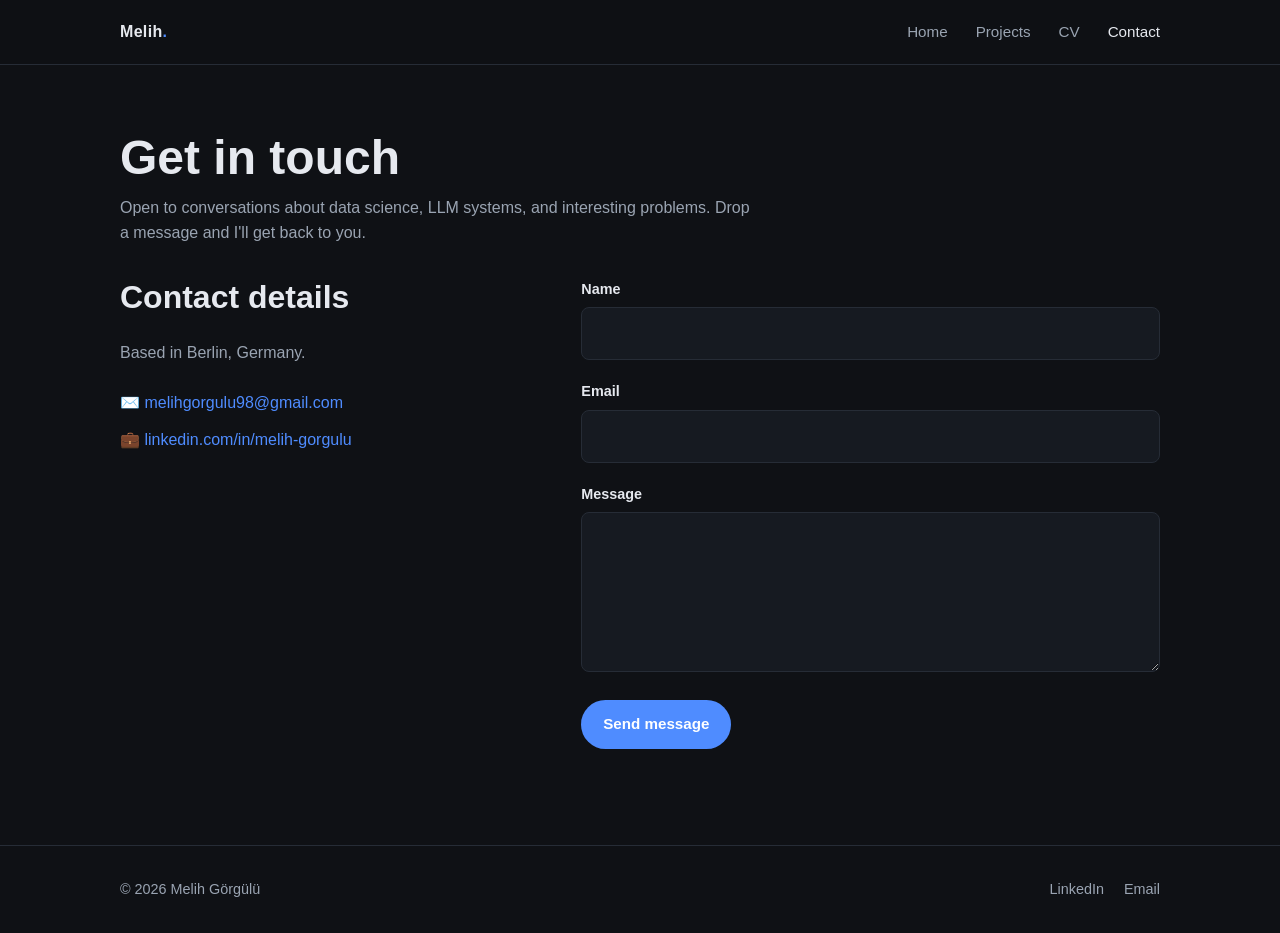
==== contact.html @ 757ae7d1 "Initial portfolio site Static HTML/CSS portfolio with home, projects, CV, and contact pages.  Co-Aut" ====
<!DOCTYPE html>
<html lang="en">
<head>
  <meta charset="UTF-8" />
  <meta name="viewport" content="width=device-width, initial-scale=1.0" />
  <title>Contact — Melih Görgülü</title>
  <meta name="description" content="Get in touch with Melih Görgülü." />
  <link rel="stylesheet" href="css/style.css" />
</head>
<body>

  <header class="site-header">
    <div class="container">
      <a href="index.html" class="logo">Melih<span>.</span></a>
      <nav class="nav">
        <ul>
          <li><a href="index.html">Home</a></li>
          <li><a href="projects.html">Projects</a></li>
          <li><a href="cv.html">CV</a></li>
          <li><a href="contact.html" class="active">Contact</a></li>
        </ul>
      </nav>
    </div>
  </header>

  <main>

    <section class="page-hero">
      <div class="container">
        <h1>Get in touch</h1>
        <p>Open to conversations about data science, LLM systems, and interesting problems. Drop a message and I'll get back to you.</p>
      </div>
    </section>

    <section style="padding-top: 0;">
      <div class="container contact-layout">

        <div class="contact-info">
          <h2>Contact details</h2>
          <p>Based in Berlin, Germany.</p>
          <ul>
            <li>✉️ <a href="mailto:melihgorgulu98@gmail.com">melihgorgulu98@gmail.com</a></li>
            <li>💼 <a href="https://linkedin.com/in/melih-gorgulu" target="_blank" rel="noopener">linkedin.com/in/melih-gorgulu</a></li>
          </ul>
        </div>

        <!--
          Contact form powered by Formspree (https://formspree.io).
          1. Create a free account and a new form.
          2. Replace YOUR_FORM_ID below with the ID Formspree gives you.
          Submissions will be emailed to you — no backend required.
        -->
        <form class="contact-form" action="https://formspree.io/f/xaenbkde" method="POST">
          <div class="form-group">
            <label for="name">Name</label>
            <input type="text" id="name" name="name" required autocomplete="name" />
          </div>
          <div class="form-group">
            <label for="email">Email</label>
            <input type="email" id="email" name="email" required autocomplete="email" />
          </div>
          <div class="form-group">
            <label for="message">Message</label>
            <textarea id="message" name="message" required></textarea>
          </div>
          <!-- Honeypot field to reduce spam; hidden from real users -->
          <input type="text" name="_gotcha" style="display:none" tabindex="-1" autocomplete="off" />
          <!-- Subject line for the notification email Formspree sends you -->
          <input type="hidden" name="_subject" value="New message from melih portfolio" />
          <button type="submit" class="btn btn-primary">Send message</button>
        </form>

      </div>
    </section>

  </main>

  <footer class="site-footer">
    <div class="container">
      <span>© 2026 Melih Görgülü</span>
      <div class="footer-links">
        <a href="https://linkedin.com/in/melih-gorgulu" target="_blank" rel="noopener">LinkedIn</a>
        <a href="mailto:melihgorgulu98@gmail.com">Email</a>
      </div>
    </div>
  </footer>

</body>
</html>
---- css/style.css ----
/* ==========================================================
   Melih Görgülü — Portfolio Stylesheet
   ========================================================== */

/* ---------- Reset ---------- */
*,
*::before,
*::after {
  box-sizing: border-box;
  margin: 0;
  padding: 0;
}

html {
  scroll-behavior: smooth;
}

img {
  display: block;
  max-width: 100%;
}

a {
  color: inherit;
  text-decoration: none;
}

ul {
  list-style: none;
}

button,
input,
textarea {
  font: inherit;
  color: inherit;
}

/* ---------- Design tokens ---------- */
:root {
  --bg: #0f1115;
  --bg-elevated: #161a21;
  --border: #262c36;
  --text: #e6e9ef;
  --text-muted: #9aa4b2;
  --accent: #4f8cff;
  --accent-soft: rgba(79, 140, 255, 0.14);
  --radius: 12px;
  --max-width: 1040px;
  --font: -apple-system, BlinkMacSystemFont, "Segoe UI", Roboto, "Helvetica Neue",
    Arial, sans-serif;
}

/* ---------- Base ---------- */
body {
  font-family: var(--font);
  background: var(--bg);
  color: var(--text);
  line-height: 1.6;
  -webkit-font-smoothing: antialiased;
}

.container {
  width: min(var(--max-width), 100% - 2.5rem);
  margin-inline: auto;
}

h1,
h2,
h3 {
  line-height: 1.2;
  font-weight: 700;
}

h1 {
  font-size: clamp(2rem, 5vw, 3rem);
}

h2 {
  font-size: clamp(1.5rem, 3vw, 2rem);
  margin-bottom: 1.5rem;
}

h3 {
  font-size: 1.15rem;
}

p {
  color: var(--text-muted);
}

section {
  padding-block: 4rem;
}

.muted {
  color: var(--text-muted);
}

/* ---------- Header / Nav ---------- */
.site-header {
  position: sticky;
  top: 0;
  z-index: 10;
  background: rgba(15, 17, 21, 0.85);
  backdrop-filter: blur(10px);
  border-bottom: 1px solid var(--border);
}

.site-header .container {
  display: flex;
  align-items: center;
  justify-content: space-between;
  gap: 1.5rem;
  min-height: 64px;
}

.logo {
  font-weight: 700;
  letter-spacing: 0.02em;
}

.logo span {
  color: var(--accent);
}

.nav ul {
  display: flex;
  gap: 1.75rem;
}

.nav a {
  color: var(--text-muted);
  font-size: 0.95rem;
  transition: color 0.2s;
}

.nav a:hover,
.nav a.active {
  color: var(--text);
}

/* ---------- Buttons ---------- */
.btn {
  display: inline-flex;
  align-items: center;
  gap: 0.5rem;
  padding: 0.7rem 1.3rem;
  border-radius: 999px;
  font-weight: 600;
  font-size: 0.95rem;
  border: 1px solid transparent;
  cursor: pointer;
  transition: background 0.2s, border-color 0.2s, transform 0.1s;
}

.btn:active {
  transform: translateY(1px);
}

.btn-primary {
  background: var(--accent);
  color: #fff;
}

.btn-primary:hover {
  background: #3f7bef;
}

.btn-outline {
  border-color: var(--border);
  color: var(--text);
  background: transparent;
}

.btn-outline:hover {
  border-color: var(--accent);
  background: var(--accent-soft);
}

/* ---------- Hero ---------- */
.hero {
  padding-block: 5rem 4rem;
}

.hero .container {
  display: grid;
  grid-template-columns: 1fr auto;
  gap: 3rem;
  align-items: center;
}

.hero-text .eyebrow {
  color: var(--accent);
  font-weight: 600;
  letter-spacing: 0.08em;
  text-transform: uppercase;
  font-size: 0.8rem;
  margin-bottom: 0.75rem;
}

.hero-text h1 {
  margin-bottom: 0.5rem;
}

.hero-text .subtitle {
  font-size: 1.25rem;
  margin-bottom: 1.25rem;
  color: var(--text-muted);
}

.hero-text .lead {
  max-width: 560px;
  margin-bottom: 2rem;
}

.hero-actions {
  display: flex;
  flex-wrap: wrap;
  gap: 0.75rem;
}

.hero-photo img {
  width: 240px;
  height: 240px;
  object-fit: cover;
  border-radius: 50%;
  border: 4px solid var(--border);
  box-shadow: 0 20px 60px rgba(0, 0, 0, 0.45);
}

/* ---------- Cards ---------- */
.card {
  background: var(--bg-elevated);
  border: 1px solid var(--border);
  border-radius: var(--radius);
  padding: 1.5rem;
  transition: border-color 0.2s, transform 0.2s;
}

.card:hover {
  border-color: var(--accent);
  transform: translateY(-2px);
}

.card h3 {
  margin-bottom: 0.4rem;
}

.card .meta {
  font-size: 0.85rem;
  color: var(--text-muted);
  margin-bottom: 0.75rem;
}

.grid {
  display: grid;
  gap: 1.25rem;
}

.grid-2 {
  grid-template-columns: repeat(2, 1fr);
}

.grid-3 {
  grid-template-columns: repeat(3, 1fr);
}

/* ---------- Tags ---------- */
.tags {
  display: flex;
  flex-wrap: wrap;
  gap: 0.4rem;
  margin-top: 1rem;
}

.tag {
  font-size: 0.75rem;
  padding: 0.25rem 0.6rem;
  border-radius: 999px;
  background: var(--accent-soft);
  color: var(--accent);
  font-weight: 600;
}

/* ---------- Timeline (Experience / Education) ---------- */
.timeline {
  position: relative;
  padding-left: 1.75rem;
  border-left: 2px solid var(--border);
}

.timeline-item {
  position: relative;
  padding-bottom: 2.5rem;
}

.timeline-item:last-child {
  padding-bottom: 0;
}

.timeline-item::before {
  content: "";
  position: absolute;
  left: calc(-1.75rem - 7px);
  top: 0.4rem;
  width: 12px;
  height: 12px;
  border-radius: 50%;
  background: var(--accent);
  border: 2px solid var(--bg);
}

.timeline-header {
  display: flex;
  flex-wrap: wrap;
  justify-content: space-between;
  gap: 0.5rem 1rem;
  margin-bottom: 0.5rem;
}

.timeline-header h3 {
  font-size: 1.1rem;
}

.timeline-header .company {
  color: var(--accent);
  font-weight: 500;
}

.timeline-header .period {
  font-size: 0.9rem;
  color: var(--text-muted);
  white-space: nowrap;
}

.timeline-item ul {
  list-style: disc;
  padding-left: 1.25rem;
  margin-top: 0.75rem;
  color: var(--text-muted);
}

.timeline-item li {
  margin-bottom: 0.4rem;
}

.timeline-item li strong {
  color: var(--text);
}

/* ---------- Skills ---------- */
.skills-grid {
  display: grid;
  grid-template-columns: repeat(auto-fit, minmax(220px, 1fr));
  gap: 1.25rem;
}

.skill-group h3 {
  font-size: 0.85rem;
  text-transform: uppercase;
  letter-spacing: 0.08em;
  color: var(--text-muted);
  margin-bottom: 0.75rem;
}

.skill-group .tags {
  margin-top: 0;
}

/* ---------- Section header ---------- */
.section-header {
  display: flex;
  align-items: baseline;
  justify-content: space-between;
  flex-wrap: wrap;
  gap: 1rem;
  margin-bottom: 1.5rem;
}

.section-header h2 {
  margin-bottom: 0;
}

.section-header a {
  color: var(--accent);
  font-weight: 600;
  font-size: 0.95rem;
}

/* ---------- Page hero (inner pages) ---------- */
.page-hero {
  padding-block: 4rem 2rem;
}

.page-hero h1 {
  margin-bottom: 0.5rem;
}

.page-hero p {
  max-width: 640px;
}

/* ---------- CV page ---------- */
.cv-actions {
  display: flex;
  flex-wrap: wrap;
  gap: 0.75rem;
  margin-top: 1.5rem;
}

.cv-embed {
  width: 100%;
  height: 80vh;
  border: 1px solid var(--border);
  border-radius: var(--radius);
  background: var(--bg-elevated);
}

/* ---------- Contact form ---------- */
.contact-layout {
  display: grid;
  grid-template-columns: 1fr 1.4fr;
  gap: 3rem;
}

.contact-info ul {
  margin-top: 1.5rem;
  display: flex;
  flex-direction: column;
  gap: 0.75rem;
}

.contact-info li a {
  color: var(--accent);
}

.form-group {
  margin-bottom: 1.25rem;
}

.form-group label {
  display: block;
  font-size: 0.9rem;
  font-weight: 600;
  margin-bottom: 0.4rem;
}

.form-group input,
.form-group textarea {
  width: 100%;
  padding: 0.8rem 1rem;
  background: var(--bg-elevated);
  border: 1px solid var(--border);
  border-radius: 8px;
  color: var(--text);
  transition: border-color 0.2s;
}

.form-group input:focus,
.form-group textarea:focus {
  outline: none;
  border-color: var(--accent);
}

.form-group textarea {
  min-height: 160px;
  resize: vertical;
}

/* ---------- Footer ---------- */
.site-footer {
  border-top: 1px solid var(--border);
  padding-block: 2rem;
  margin-top: 2rem;
}

.site-footer .container {
  display: flex;
  flex-wrap: wrap;
  justify-content: space-between;
  gap: 1rem;
  font-size: 0.9rem;
  color: var(--text-muted);
}

.site-footer a:hover {
  color: var(--text);
}

.footer-links {
  display: flex;
  gap: 1.25rem;
}

/* ---------- Responsive ---------- */
@media (max-width: 820px) {
  .hero .container {
    grid-template-columns: 1fr;
    text-align: center;
  }

  .hero-photo {
    order: -1;
    justify-self: center;
  }

  .hero-text .lead {
    margin-inline: auto;
  }

  .hero-actions {
    justify-content: center;
  }

  .grid-2,
  .grid-3 {
    grid-template-columns: 1fr;
  }

  .contact-layout {
    grid-template-columns: 1fr;
  }
}

@media (max-width: 560px) {
  .site-header .container {
    gap: 0.75rem;
  }

  .nav ul {
    gap: 0.75rem;
  }

  .nav a {
    font-size: 0.8rem;
  }

  section {
    padding-block: 3rem;
  }

  .hero-photo img {
    width: 180px;
    height: 180px;
  }
}
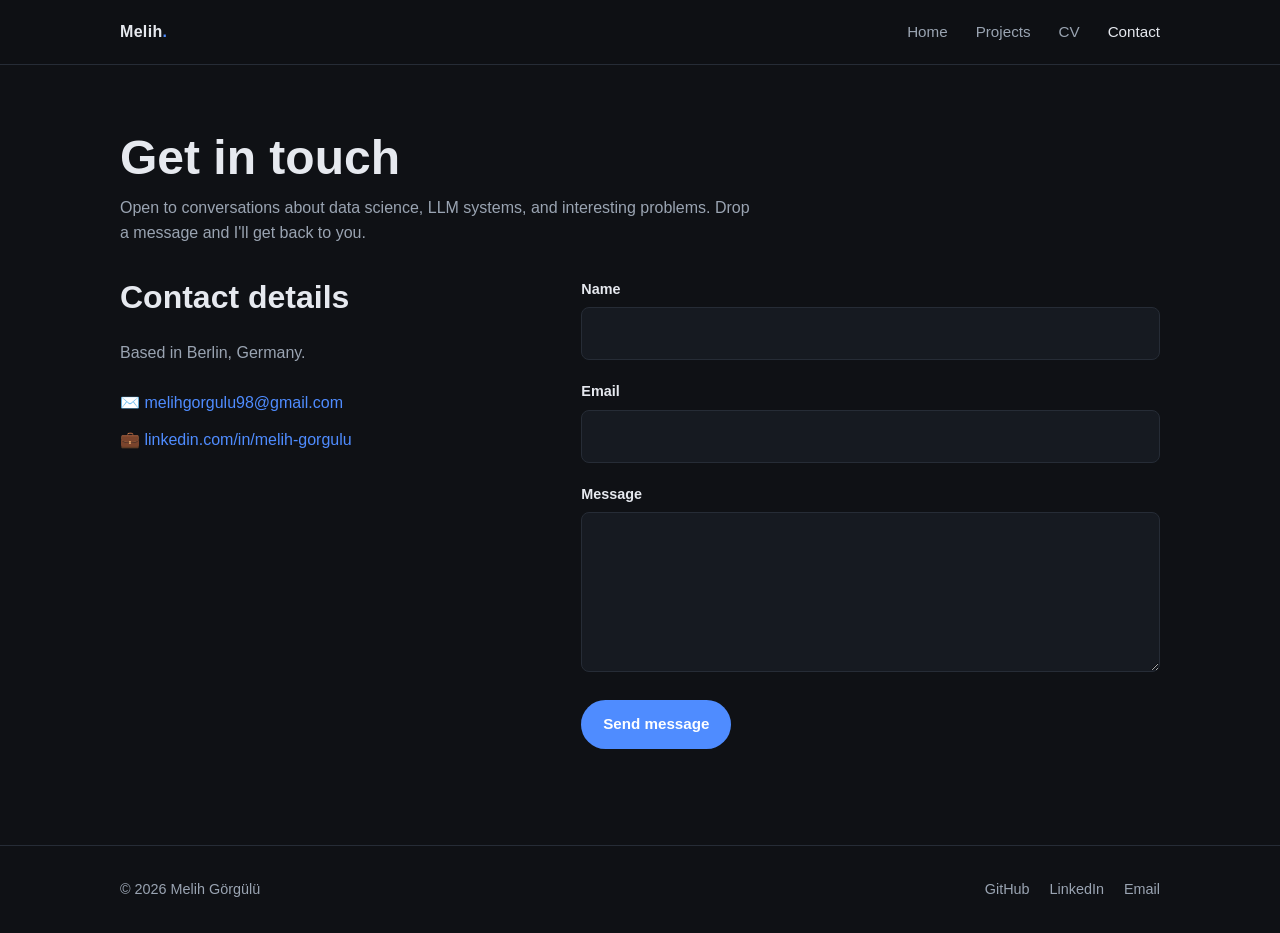
==== commit 884d2bea: "Agent Host changes for agents/website-improvement-suggestions" ====
--- a/contact.html
+++ b/contact.html
@@ -5,25 +5,42 @@
   <meta name="viewport" content="width=device-width, initial-scale=1.0" />
   <title>Contact — Melih Görgülü</title>
   <meta name="description" content="Get in touch with Melih Görgülü." />
+  <link rel="canonical" href="https://melihgorgulu.github.io/contact.html" />
+  <meta name="theme-color" content="#0f1115" />
+  <link rel="icon" href="assets/favicon.svg" type="image/svg+xml" />
+
+  <meta property="og:type" content="website" />
+  <meta property="og:site_name" content="Melih Görgülü" />
+  <meta property="og:title" content="Contact — Melih Görgülü" />
+  <meta property="og:description" content="Get in touch with Melih Görgülü — Data Scientist in Berlin." />
+  <meta property="og:url" content="https://melihgorgulu.github.io/contact.html" />
+  <meta property="og:image" content="https://melihgorgulu.github.io/assets/melih-photo.jpeg" />
+  <meta name="twitter:card" content="summary" />
+  <meta name="twitter:title" content="Contact — Melih Görgülü" />
+  <meta name="twitter:description" content="Get in touch with Melih Görgülü — Data Scientist in Berlin." />
+  <meta name="twitter:image" content="https://melihgorgulu.github.io/assets/melih-photo.jpeg" />
+
   <link rel="stylesheet" href="css/style.css" />
 </head>
 <body>
 
+  <a class="skip-link" href="#main">Skip to content</a>
+
   <header class="site-header">
     <div class="container">
       <a href="index.html" class="logo">Melih<span>.</span></a>
-      <nav class="nav">
+      <nav class="nav" aria-label="Primary">
         <ul>
           <li><a href="index.html">Home</a></li>
           <li><a href="projects.html">Projects</a></li>
           <li><a href="cv.html">CV</a></li>
-          <li><a href="contact.html" class="active">Contact</a></li>
+          <li><a href="contact.html" class="active" aria-current="page">Contact</a></li>
         </ul>
       </nav>
     </div>
   </header>
 
-  <main>
+  <main id="main">
 
     <section class="page-hero">
       <div class="container">
@@ -77,13 +94,17 @@
 
   <footer class="site-footer">
     <div class="container">
-      <span>© 2026 Melih Görgülü</span>
+      <span>© <span id="year">2026</span> Melih Görgülü</span>
       <div class="footer-links">
+        <a href="https://github.com/melihgorgulu" target="_blank" rel="noopener">GitHub</a>
         <a href="https://linkedin.com/in/melih-gorgulu" target="_blank" rel="noopener">LinkedIn</a>
         <a href="mailto:melihgorgulu98@gmail.com">Email</a>
       </div>
     </div>
   </footer>
 
+
+  <script>document.getElementById("year").textContent = new Date().getFullYear();</script>
+
 </body>
 </html>
--- a/css/style.css
+++ b/css/style.css
@@ -97,6 +97,29 @@
   color: var(--text-muted);
 }
 
+/* ---------- Accessibility ---------- */
+.skip-link {
+  position: absolute;
+  left: -9999px;
+  top: 0;
+  z-index: 100;
+  padding: 0.6rem 1rem;
+  background: var(--accent);
+  color: #fff;
+  border-radius: 0 0 8px 0;
+  font-weight: 600;
+}
+
+.skip-link:focus {
+  left: 0;
+}
+
+:focus-visible {
+  outline: 2px solid var(--accent);
+  outline-offset: 2px;
+  border-radius: 4px;
+}
+
 /* ---------- Header / Nav ---------- */
 .site-header {
   position: sticky;
